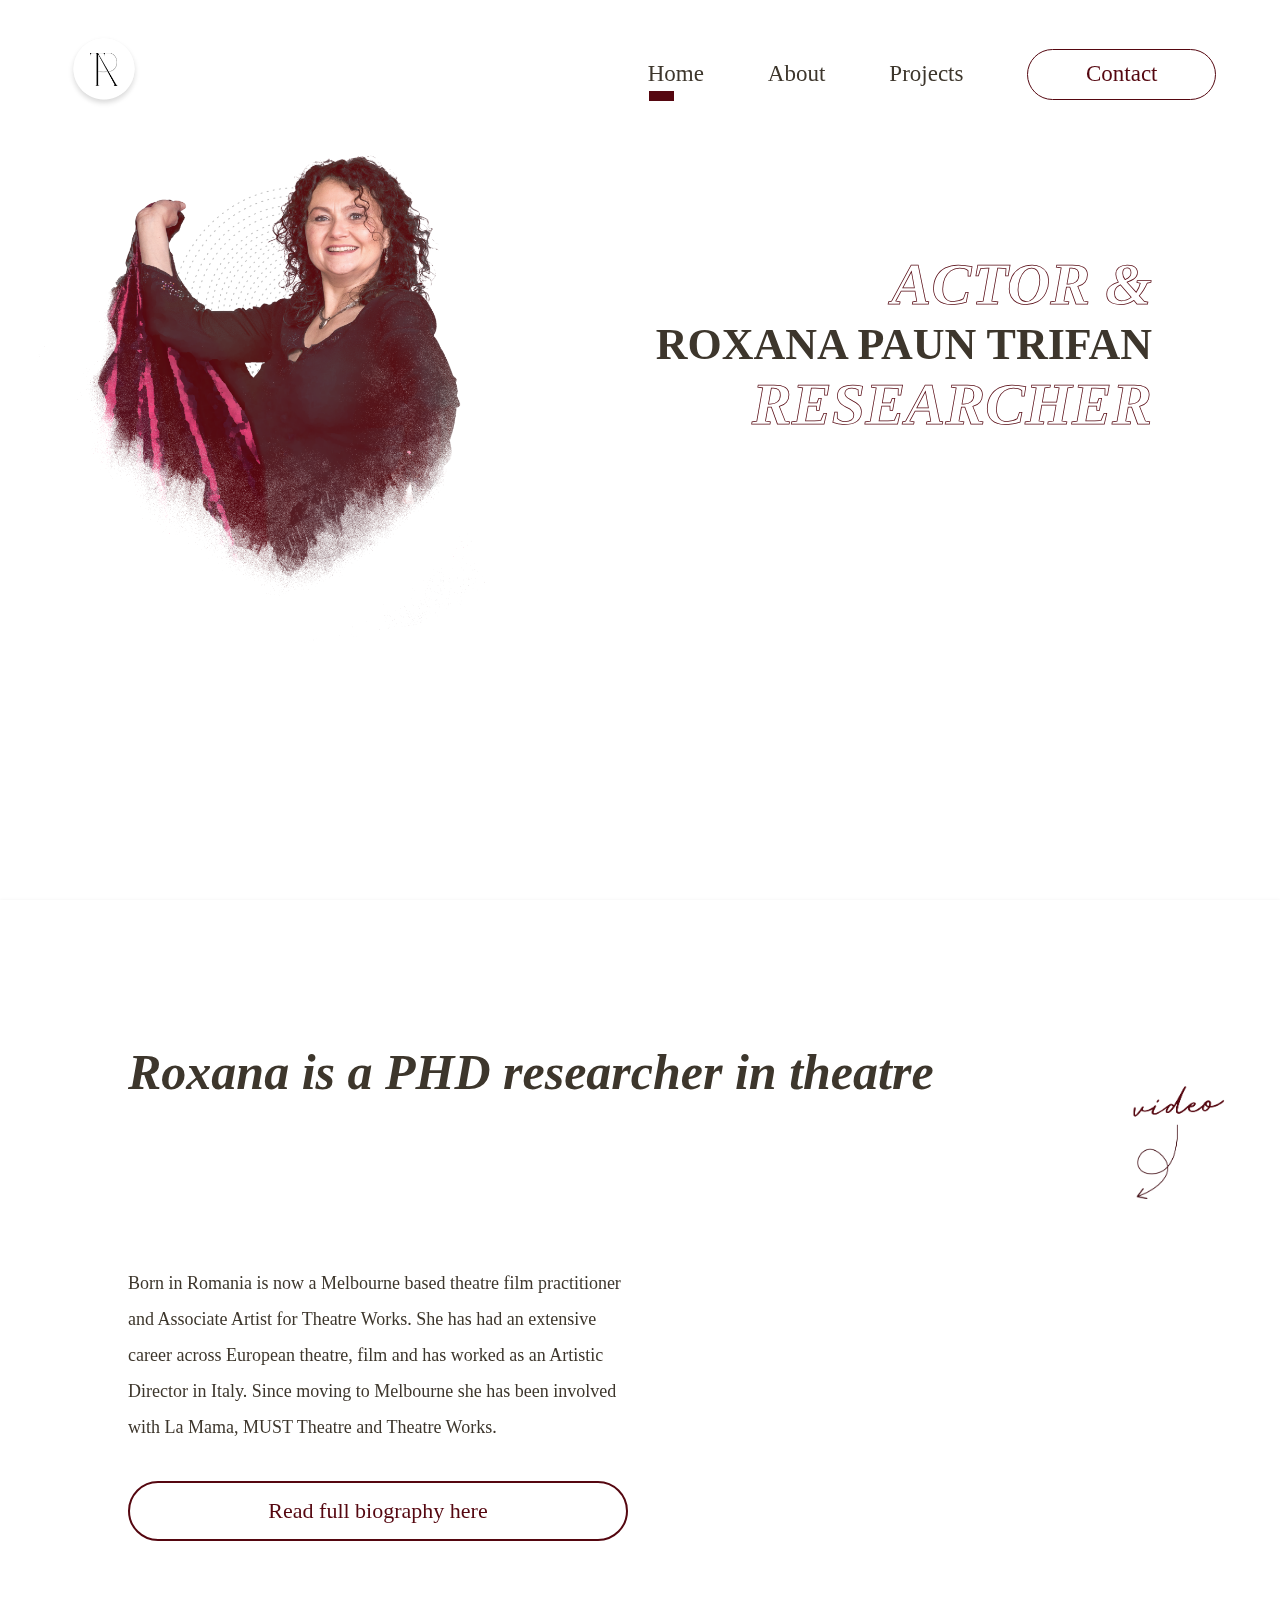
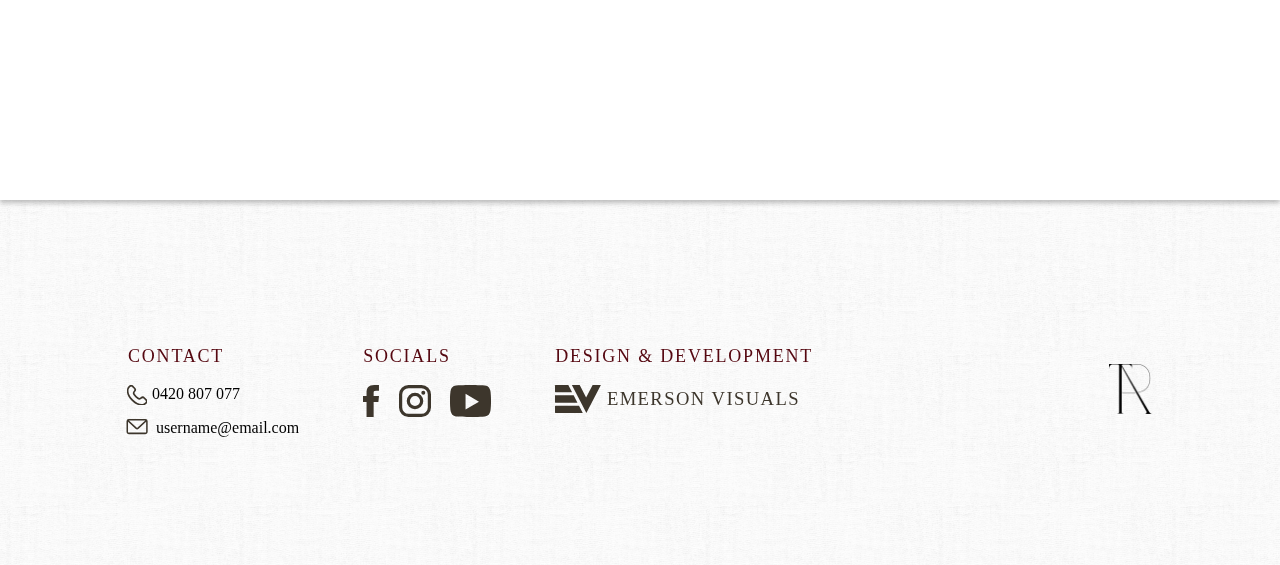
==== index.html @ 5c9918d5 "replaced yt video instead of MP4" ====
<!DOCTYPE html>
<html lang="en">
<head>
    <meta charset="UTF-8">
    <meta http-equiv="X-UA-Compatible" content="IE=edge">
    <meta name="viewport" content="width=device-width, initial-scale=1.0">
    <title>Roxana Paun Trifan</title>
    <link rel="stylesheet" href="/styles/index.css">
    <link rel="preconnect" href="https://fonts.googleapis.com">
    <link rel="preconnect" href="https://fonts.gstatic.com" crossorigin>
    <link href="https://fonts.googleapis.com/css2?family=Playfair+Display:ital,wght@0,400;0,800;1,500&display=swap" rel="stylesheet">
</head>
<body>
    <main>
        <nav>
            <div class="logo">
                <a href="index.html"><img src="/Images/mobileLogo.png" alt="logo"></a>
            </div>
            <div class="links">
                <ul>
                    <li><a class="homeContainer" href="index.html">Home</a></li>
                    <li><a class="aboutContainer" href="about.html">About</a></li>
                    <li><a class="projectsContainer" href="projects.html">Projects</a>
                </ul>
                <a href="index.html"><button class ='contact'>Contact</button></a>
            </div>
            <div class="hamburger">
                <div class="hamgburgerItem"></div>
            </div>
        </nav>
        <div class="contents">
            <div class="heading">
                <div class="actor">
                    <h1>actor <span>&</span></h1>
                </div>
                <div class="name"> 
                    <h1>roxana paun trifan</h1>
                </div>
                <div class="researcher">
                    <h1>researcher</h1>
                </div>
            </div>
            <div class="profile">
                <img src="/Images/mobileProfile.png" alt="profile">
            </div>
        </div>
    </main>

    <section>
        <div class="paragraph">
            <div class="sectionTitle">
                <h1>Roxana is a PHD researcher in theatre</h1>
            </div>
        </div>
        <div class="sectionContent">
            <div class="firstBox">
                <div class="sectionInformation">
                    <p> Born in Romania is now a Melbourne based theatre film practitioner and 
                        Associate Artist for Theatre Works. She has had an extensive career across 
                        European theatre, film and has worked as an Artistic Director in Italy. 
                        Since moving to Melbourne she has been involved with La Mama, MUST Theatre 
                        and Theatre Works.
                    </p>
                </div>
                <div class="biographyButtonDiv">
                    <button class="biographyButton">Read full biography here</button>
                </div>
            </div>
            <div class="video">
                <iframe width="560" height="315" src="https://www.youtube.com/embed/tq4WFoeso_Y" title="YouTube video player" frameborder="0" allow="accelerometer; autoplay; clipboard-write; encrypted-media; gyroscope; picture-in-picture" allowfullscreen></iframe>
                <div class="desktopScribble">
                    <img src="/Images/desktopHomeScribble.png" alt="scribble">
                </div>
            </div>
        </div>
    </section>

    <footer>
        <div class="footerDetails">
            <div class="contact">
                <h1>contact</h1>
                <p class="mobile">0420 807 077</p>
                <p class="email">username@email.com</p>
            </div>
            <div class="socials">
                <h1>socials</h1>
                <div class="icons">
                    <div class="facebookIcon"><a href="index.html"><img src="/Images/mobileFooterFacebook.svg" alt="facebook"></a></div>
                    <div class="instagramIcon"><a href="index.html"><img src="/Images/mobileFooterInstagram.svg" alt="instagram"></a></div>
                    <div class="youtubeIcon"><a href="index.html"><img src="/Images/mobileFooterYoutube.svg" alt="youtube"></a></div>
                </div>
            </div>
            <div class="designAndDevelopment">
                <h1>design & development</h1> 
                <div class="businessLogo"><a href="https://linktr.ee/emersonvisuals"> <img src="/Images/desktopFooterEmersonVisuals.svg" alt="Emerson Visuals"></a></div>
            </div>
        </div>
        <div class="footerLogo">
            <a href="index.html"><img src="/Images/desktopFooterLogo.png" alt="logo"></a>
        </div>
    </footer>
</body>
<script src="/javascript/index.js"></script>
</html>
---- styles/index.css ----
* {
  font-family: "Vollkorn", serif;
  font-weight: 400;
  padding: 0;
  margin: 0;
  -webkit-box-sizing: border-box;
          box-sizing: border-box;
}

main {
  height: auto;
  width: 100%;
  background-image: url(/Images/mobileBackground.png);
  background-repeat: no-repeat;
  background-size: cover;
  padding: 30px 25px 30px 25px;
}

main nav {
  display: -webkit-box;
  display: -ms-flexbox;
  display: flex;
  -webkit-box-pack: justify;
      -ms-flex-pack: justify;
          justify-content: space-between;
  -webkit-box-align: center;
      -ms-flex-align: center;
          align-items: center;
  -webkit-box-orient: horizontal;
  -webkit-box-direction: normal;
      -ms-flex-direction: row;
          flex-direction: row;
}

main nav .logo img {
  width: 70px;
  height: auto;
}

main nav .hamburger {
  -webkit-transition: 0.5s all;
  transition: 0.5s all;
  cursor: pointer;
}

main nav .hamburger .hamgburgerItem {
  content: '';
  width: 22.72px;
  height: 3px;
  background-color: #550710;
  -webkit-transition: 0.5s all;
  transition: 0.5s all;
}

main nav .hamburger .hamgburgerItem::before {
  content: '';
  width: 22.72px;
  height: 3px;
  background-color: #550710;
  margin: -0.5em 0 0 0;
  position: absolute;
  -webkit-transition: 0.5s all;
  transition: 0.5s all;
}

main nav .hamburger .hamgburgerItem::after {
  content: '';
  width: 22.72px;
  height: 3px;
  background-color: #550710;
  margin: 0.5em 0 0 0;
  position: absolute;
  -webkit-transition: 0.5s all;
  transition: 0.5s all;
}

main nav .hamburger.active {
  z-index: 3;
  -webkit-transition: 0.5s all;
  transition: 0.5s all;
}

main nav .hamburger.active .hamgburgerItem {
  background-color: #550710;
  -webkit-transition: 0.5s all;
  transition: 0.5s all;
}

main nav .hamburger.active .hamgburgerItem::before {
  background-color: #FFFFFF;
  -webkit-transform: rotate(45deg);
          transform: rotate(45deg);
  margin: 0;
  -webkit-transition: 0.5s all;
  transition: 0.5s all;
}

main nav .hamburger.active .hamgburgerItem::after {
  background-color: #FFFFFF;
  -webkit-transform: rotate(-45deg);
          transform: rotate(-45deg);
  margin: 0;
  -webkit-transition: 0.5s all;
  transition: 0.5s all;
}

main nav .links {
  position: absolute;
  width: 100%;
  height: 200%;
  background-color: #550710;
  top: 0;
  left: 0;
  padding: 4em 0 0 2em;
  overflow-y: hidden;
  overflow-x: hidden;
  opacity: 0;
  -webkit-transition: 0.25s all;
  transition: 0.25s all;
}

main nav .links ul {
  list-style: none;
  text-decoration: none;
}

main nav .links ul li {
  padding: 2em 0;
  text-decoration: none;
}

main nav .links ul li a {
  text-decoration: none;
  color: #FFFFFF;
  font-size: 26px;
  font-family: "Vollkorn", serif;
}

main nav .links .homeContainer::after {
  content: '';
  position: absolute;
  width: 25px;
  height: 2px;
  background-color: #550710;
  -webkit-transform: translateX(-55px) translateY(30px);
          transform: translateX(-55px) translateY(30px);
  opacity: 0;
  -webkit-transition: 0.25s all;
  transition: 0.25s all;
}

main nav .links .aboutContainer::after {
  content: '';
  position: absolute;
  width: 25px;
  height: 2px;
  background-color: #550710;
  -webkit-transform: translateX(-58px) translateY(30px);
          transform: translateX(-58px) translateY(30px);
  opacity: 0;
  -webkit-transition: 0.25s all;
  transition: 0.25s all;
}

main nav .links .projectsContainer::after {
  content: '';
  position: absolute;
  width: 25px;
  height: 2px;
  background-color: #550710;
  -webkit-transform: translateX(-75px) translateY(30px);
          transform: translateX(-75px) translateY(30px);
  opacity: 0;
  -webkit-transition: 0.25s all;
  transition: 0.25s all;
}

main nav .links .contact {
  background-color: transparent;
  border: none;
  color: #FFFFFF;
  font-size: 26px;
  font-family: "Vollkorn", serif;
  padding: 1em 0;
}

main nav .links.active {
  opacity: 1;
  -webkit-transition: 0.25s all;
  transition: 0.25s all;
  z-index: 2;
}

main .heading {
  padding: 10% 0 0 0;
  z-index: 1;
}

main .heading .actor h1 {
  text-transform: uppercase;
  font-style: italic;
  font-weight: 700;
  font-size: 300%;
  -webkit-text-fill-color: #5507101c;
  -webkit-text-stroke: 0.75px #550710;
  text-align: end;
}

main .heading .actor span {
  font-weight: 700;
  -webkit-text-fill-color: transparent;
}

main .heading .name h1 {
  color: #3D362C;
  text-transform: uppercase;
  font-weight: 800;
  text-align: end;
  font-size: 180%;
}

main .heading .researcher h1 {
  text-transform: uppercase;
  font-style: italic;
  font-weight: 700;
  font-size: 300%;
  -webkit-text-fill-color: #5507101c;
  -webkit-text-stroke: 0.75px #550710;
  text-align: end;
}

main .profile {
  display: -webkit-box;
  display: -ms-flexbox;
  display: flex;
  -webkit-box-align: center;
      -ms-flex-align: center;
          align-items: center;
  -webkit-box-pack: center;
      -ms-flex-pack: center;
          justify-content: center;
}

main .profile img {
  width: 100%;
  height: auto;
  margin: 2em 0 0 0;
  -webkit-animation: profileAnimation 1s;
          animation: profileAnimation 1s;
}

@-webkit-keyframes profileAnimation {
  0% {
    opacity: 0;
  }
  100% {
    opacity: 1;
  }
}

@keyframes profileAnimation {
  0% {
    opacity: 0;
  }
  100% {
    opacity: 1;
  }
}

section {
  height: auto;
  width: 100%;
  padding: 30px 25px 30px 25px;
  -webkit-box-shadow: 0px 3px 5px 0px rgba(0, 0, 0, 0.15);
  box-shadow: 0px 3px 5px 0px rgba(0, 0, 0, 0.25);
}

section .paragraph .sectionTitle {
  padding: 3em 0;
}

section .paragraph .sectionTitle h1 {
  font-family: "Vollkorn", serif;
  font-size: 26px;
  font-style: italic;
  font-weight: 700;
  color: #3D362C;
}

section .sectionContent .sectionInformation {
  font-size: 15px;
  line-height: 2em;
  padding: 0 0 3em 0;
}

section .sectionContent .sectionInformation p {
  color: #3D362C;
}

section .sectionContent .biographyButtonDiv {
  display: -webkit-box;
  display: -ms-flexbox;
  display: flex;
  -webkit-box-align: center;
      -ms-flex-align: center;
          align-items: center;
  -webkit-box-pack: center;
      -ms-flex-pack: center;
          justify-content: center;
  padding: 0 0 3em 0;
}

section .sectionContent .biographyButtonDiv .biographyButton {
  width: 100%;
  height: 50px;
  border-radius: 2em;
  border: none;
  color: #FFFFFF;
  background-color: #550710;
  font-size: 18px;
}

section .sectionContent .video {
  position: relative;
  width: 100%;
  padding-bottom: 56.25%;
  height: 0;
}

section .sectionContent .video iframe {
  position: absolute;
  top: 0;
  left: 0;
  width: 100%;
  height: 100%;
}

section .sectionContent .desktopScribble {
  display: none;
}

section .sectionContent .desktopScribble img {
  display: none;
}

footer {
  display: -webkit-box;
  display: -ms-flexbox;
  display: flex;
  -webkit-box-align: center;
      -ms-flex-align: center;
          align-items: center;
  -webkit-box-pack: center;
      -ms-flex-pack: center;
          justify-content: center;
  -webkit-box-orient: vertical;
  -webkit-box-direction: normal;
      -ms-flex-direction: column;
          flex-direction: column;
  background-image: url(/Images/mobileFooterBackground.png);
  background-size: cover;
  padding: 20px 25px;
}

footer .contact {
  display: -webkit-box;
  display: -ms-flexbox;
  display: flex;
  -webkit-box-align: center;
      -ms-flex-align: center;
          align-items: center;
  -webkit-box-pack: center;
      -ms-flex-pack: center;
          justify-content: center;
  -webkit-box-orient: vertical;
  -webkit-box-direction: normal;
      -ms-flex-direction: column;
          flex-direction: column;
  padding: 5em 0 0 0;
}

footer .contact h1 {
  color: #550710;
  text-transform: uppercase;
  font-size: 18px;
  padding: 0 0 1em 0;
  letter-spacing: 0.1em;
}

footer .contact .mobile {
  padding: 0 0 0.75em 1em;
}

footer .contact .mobile::before {
  content: '';
  position: absolute;
  width: 30px;
  height: 30px;
  background-repeat: no-repeat;
  -webkit-transform: translateX(-25px);
          transform: translateX(-25px);
  background-image: url(/Images/desktopFooterMobile.svg);
}

footer .contact .email {
  padding: 0 0 0.75em 1em;
}

footer .contact .email::before {
  content: '';
  position: absolute;
  width: 30px;
  height: 30px;
  background-repeat: no-repeat;
  -webkit-transform: translateX(-30px);
          transform: translateX(-30px);
  background-image: url(/Images/desktopFooterEmail.svg);
}

footer .socials {
  display: -webkit-box;
  display: -ms-flexbox;
  display: flex;
  -webkit-box-align: center;
      -ms-flex-align: center;
          align-items: center;
  -webkit-box-pack: center;
      -ms-flex-pack: center;
          justify-content: center;
  -webkit-box-orient: vertical;
  -webkit-box-direction: normal;
      -ms-flex-direction: column;
          flex-direction: column;
  padding: 3em 0 0 0;
  width: 100%;
}

footer .socials h1 {
  color: #550710;
  text-transform: uppercase;
  font-size: 18px;
  padding: 0 0 1em 0;
  letter-spacing: 0.1em;
}

footer .socials .icons {
  display: -webkit-box;
  display: -ms-flexbox;
  display: flex;
  -webkit-box-align: center;
      -ms-flex-align: center;
          align-items: center;
  -webkit-box-pack: justify;
      -ms-flex-pack: justify;
          justify-content: space-between;
  width: 8em;
}

footer .socials .icons .facebookIcon::after {
  content: '';
  background-color: #550710;
  position: absolute;
  width: 25px;
  height: 2px;
  -webkit-transform: translateY(40px) translateX(-18px);
          transform: translateY(40px) translateX(-18px);
  -webkit-transition: 0.25s all;
  transition: 0.25s all;
  opacity: 0;
}

footer .socials .icons .instagramIcon::after {
  content: '';
  background-color: #550710;
  position: absolute;
  width: 25px;
  height: 2px;
  -webkit-transform: translateY(40px) translateX(-32px);
          transform: translateY(40px) translateX(-32px);
  -webkit-transition: 0.25s all;
  transition: 0.25s all;
  opacity: 0;
}

footer .socials .icons .youtubeIcon::after {
  content: '';
  background-color: #550710;
  position: absolute;
  width: 25px;
  height: 2px;
  -webkit-transform: translateY(40px) translateX(-42px);
          transform: translateY(40px) translateX(-42px);
  -webkit-transition: 0.25s all;
  transition: 0.25s all;
  opacity: 0;
}

footer .socials .icons img {
  width: auto;
  height: 2em;
}

footer .designAndDevelopment {
  display: -webkit-box;
  display: -ms-flexbox;
  display: flex;
  -webkit-box-align: center;
      -ms-flex-align: center;
          align-items: center;
  -webkit-box-pack: center;
      -ms-flex-pack: center;
          justify-content: center;
  -webkit-box-orient: vertical;
  -webkit-box-direction: normal;
      -ms-flex-direction: column;
          flex-direction: column;
  padding: 3em 0 4em 0;
  width: 100%;
  overflow: visible;
}

footer .designAndDevelopment h1 {
  color: #550710;
  text-transform: uppercase;
  font-size: 18px;
  padding: 0 0 1em 0;
  letter-spacing: 0.1em;
}

footer .designAndDevelopment img {
  width: 100%;
  height: 1.8em;
  overflow: visible;
  margin: 0 0 0 0;
}

footer .designAndDevelopment a {
  overflow: visible;
  width: 100%;
}

footer .designAndDevelopment .businessLogo::after {
  content: '';
  background-color: #550710;
  position: absolute;
  width: 25px;
  height: 2px;
  -webkit-transform: translateY(6px) translateX(15px);
          transform: translateY(6px) translateX(15px);
  opacity: 0;
  -webkit-transition: 0.25s all;
  transition: 0.25s all;
}

footer .footerLogo {
  display: none;
  display: -webkit-box;
  display: -ms-flexbox;
  display: flex;
  -webkit-box-align: end;
      -ms-flex-align: end;
          align-items: flex-end;
  -webkit-box-pack: end;
      -ms-flex-pack: end;
          justify-content: flex-end;
}

footer .footerLogo img {
  display: none;
  width: auto;
  height: 50px;
  margin: 1em 0 0 0;
}

@media only screen and (min-width: 550px) and (max-width: 1024px) {
  main {
    height: auto;
    padding: 45px 50px 45px 50px;
  }
  main .heading {
    padding: 5% 0 0 0;
    z-index: 1;
  }
  main .heading .actor h1 {
    text-transform: uppercase;
    font-style: italic;
    font-weight: 700;
    font-size: 500%;
    -webkit-text-fill-color: #5507101c;
    -webkit-text-stroke: 0.75px #550710;
    text-align: end;
  }
  main .heading .actor span {
    font-weight: 700;
    -webkit-text-fill-color: transparent;
  }
  main .heading .name h1 {
    color: #3D362C;
    text-transform: uppercase;
    font-weight: 800;
    text-align: end;
    font-size: 325%;
  }
  main .heading .researcher h1 {
    text-transform: uppercase;
    font-style: italic;
    font-weight: 700;
    font-size: 500%;
    -webkit-text-fill-color: #5507101c;
    -webkit-text-stroke: 0.75px #550710;
    text-align: end;
  }
  main .contents {
    display: -webkit-box;
    display: -ms-flexbox;
    display: flex;
    -webkit-box-align: end;
        -ms-flex-align: end;
            align-items: flex-end;
    -webkit-box-pack: center;
        -ms-flex-pack: center;
            justify-content: center;
    -webkit-box-orient: vertical;
    -webkit-box-direction: normal;
        -ms-flex-direction: column;
            flex-direction: column;
    margin: 0 0 0 0;
  }
  main .contents .heading {
    height: auto;
    z-index: 1;
  }
  main .contents .heading .actor {
    font-size: 0.75rem;
  }
  main .contents .heading .name {
    font-size: 0.75rem;
  }
  main .contents .heading .researcher {
    font-size: 0.75rem;
  }
  main .contents .profile img {
    width: 75%;
    height: auto;
    margin: 2em 0 0 0;
    -webkit-animation: profileAnimation 1s;
            animation: profileAnimation 1s;
  }
  @-webkit-keyframes profileAnimation {
    0% {
      opacity: 0;
    }
    100% {
      opacity: 1;
    }
  }
  @keyframes profileAnimation {
    0% {
      opacity: 0;
    }
    100% {
      opacity: 1;
    }
  }
  section {
    height: auto;
    width: initial;
    padding: 45px 50px 45px 50px;
    -webkit-box-shadow: 0px 3px 5px 0px rgba(0, 0, 0, 0.15);
    box-shadow: 0px 3px 5px 0px rgba(0, 0, 0, 0.25);
    display: -webkit-box;
    display: -ms-flexbox;
    display: flex;
    -webkit-box-orient: vertical;
    -webkit-box-direction: normal;
        -ms-flex-direction: column;
            flex-direction: column;
    -webkit-box-pack: center;
        -ms-flex-pack: center;
            justify-content: center;
    background-color: #FFFFFF;
  }
  section .paragraph .sectionTitle {
    padding: 3em 0;
  }
  section .paragraph .sectionTitle h1 {
    font-family: "Vollkorn", serif;
    font-size: 32px;
    font-style: italic;
    font-weight: 700;
    color: #3D362C;
  }
  section .sectionContent {
    display: -webkit-box;
    display: -ms-flexbox;
    display: flex;
    -webkit-box-align: center;
        -ms-flex-align: center;
            align-items: center;
    -webkit-box-pack: center;
        -ms-flex-pack: center;
            justify-content: center;
    -webkit-box-orient: vertical;
    -webkit-box-direction: normal;
        -ms-flex-direction: column;
            flex-direction: column;
  }
  section .sectionContent .firstBox .sectionInformation {
    font-size: 20px;
    line-height: 2em;
    padding: 0 0 3em 0;
  }
  section .sectionContent .firstBox .sectionInformation p {
    color: #3D362C;
  }
  section .sectionContent .firstBox .biographyButtonDiv {
    display: -webkit-box;
    display: -ms-flexbox;
    display: flex;
    -webkit-box-align: center;
        -ms-flex-align: center;
            align-items: center;
    -webkit-box-pack: center;
        -ms-flex-pack: center;
            justify-content: center;
    padding: 0 0 3em 0;
  }
  section .sectionContent .firstBox .biographyButtonDiv .biographyButton {
    width: 100%;
    height: 60px;
    border-radius: 2em;
    border: none;
    color: #FFFFFF;
    background-color: #550710;
    font-size: 22px;
    cursor: pointer;
  }
  section .sectionContent .firstBox .video {
    position: relative;
    width: 100%;
    padding-bottom: 56.25%;
    height: 0;
  }
  section .sectionContent .firstBox .video iframe {
    position: absolute;
    top: 0;
    left: 0;
    width: 100%;
    height: 100%;
  }
}

@media only screen and (min-width: 1025px) and (max-width: 1299px) {
  * {
    font-family: "Vollkorn", serif;
    font-weight: 400;
    padding: 0;
    margin: 0;
    -webkit-box-sizing: border-box;
            box-sizing: border-box;
  }
  main {
    height: 100vh;
    width: 100%;
    background-image: url(/Images/desktopBackground.png);
    background-repeat: no-repeat;
    background-size: cover;
    position: relative;
    padding: 0;
  }
  main nav {
    display: -webkit-box;
    display: -ms-flexbox;
    display: flex;
    -webkit-box-pack: justify;
        -ms-flex-pack: justify;
            justify-content: space-between;
    -webkit-box-align: center;
        -ms-flex-align: center;
            align-items: center;
    -webkit-box-orient: horizontal;
    -webkit-box-direction: normal;
        -ms-flex-direction: row;
            flex-direction: row;
    padding: 2em 5%;
  }
  main nav .logo img {
    width: 80px;
    height: auto;
  }
  main nav .hamburger {
    display: none;
  }
  main nav .links {
    position: initial;
    width: initial;
    height: initial;
    background-color: transparent;
    top: 0;
    left: 0;
    padding: 0;
    margin: 0;
    opacity: 1;
    -webkit-transition: 0.25s all;
    transition: 0.25s all;
    display: -webkit-box;
    display: -ms-flexbox;
    display: flex;
    -webkit-box-orient: horizontal;
    -webkit-box-direction: normal;
        -ms-flex-direction: row;
            flex-direction: row;
    -webkit-box-align: center;
        -ms-flex-align: center;
            align-items: center;
    -webkit-box-pack: center;
        -ms-flex-pack: center;
            justify-content: center;
  }
  main nav .links ul {
    list-style: none;
    text-decoration: none;
    display: -webkit-box;
    display: -ms-flexbox;
    display: flex;
    -webkit-box-align: center;
        -ms-flex-align: center;
            align-items: center;
    -webkit-box-pack: center;
        -ms-flex-pack: center;
            justify-content: center;
    margin: 0 2em 0 0;
  }
  main nav .links ul li {
    padding: 0 2em;
    text-decoration: none;
  }
  main nav .links ul li a {
    text-decoration: none;
    color: #3D362C;
    font-size: 23px;
    font-family: "Vollkorn", serif;
  }
  main nav .links ul li .homeContainer::after {
    opacity: 1;
    height: 10px;
    -webkit-transition: 0.25s all;
    transition: 0.25s all;
  }
  main nav .links ul li .aboutContainer:hover::after {
    opacity: 1;
    height: 10px;
    -webkit-transition: 0.25s all;
    transition: 0.25s all;
  }
  main nav .links ul li .projectsContainer:hover::after {
    opacity: 1;
    height: 10px;
    -webkit-transition: 0.25s all;
    transition: 0.25s all;
  }
  main nav .links .contact {
    background-color: transparent;
    border: solid 1px #550710;
    color: #550710;
    font-size: 23px;
    font-family: "Vollkorn", serif;
    padding: 0.5em 2.5em;
    border-radius: 2em;
    cursor: pointer;
    -webkit-transition: 0.25s all;
    transition: 0.25s all;
  }
  main nav .contact:hover {
    -webkit-transition: 0.25s all;
    transition: 0.25s all;
    background-color: #550710;
    color: #FFFFFF;
  }
  main nav .links.active {
    opacity: 1;
    -webkit-transition: 0.25s all;
    transition: 0.25s all;
    z-index: 2;
  }
  main .contents {
    display: -webkit-box;
    display: -ms-flexbox;
    display: flex;
    -webkit-box-orient: horizontal;
    -webkit-box-direction: reverse;
        -ms-flex-direction: row-reverse;
            flex-direction: row-reverse;
    padding: 0 10%;
  }
  main .contents .heading {
    width: 100%;
  }
  main .contents .heading .actor h1 {
    text-transform: uppercase;
    font-style: italic;
    font-weight: 700;
    font-size: 3.75rem;
    -webkit-text-fill-color: transparent;
    -webkit-text-stroke: 0.75px #550710;
    text-align: end;
    cursor: default;
  }
  main .contents .heading .actor h1:hover {
    -webkit-transition: 0.2s all;
    transition: 0.2s all;
    -webkit-text-fill-color: #5507101c;
  }
  main .contents .heading .actor span {
    font-size: 3.75rem;
    -webkit-text-fill-color: transparent;
    cursor: default;
  }
  main .contents .heading .name h1 {
    color: #3D362C;
    text-transform: uppercase;
    font-weight: 800;
    text-align: end;
    font-size: 2.75rem;
    cursor: default;
  }
  main .contents .heading .researcher h1 {
    text-transform: uppercase;
    font-style: italic;
    font-weight: 700;
    font-size: 3.75rem;
    -webkit-text-fill-color: transparent;
    -webkit-text-stroke: 0.75px #550710;
    text-align: end;
    cursor: default;
  }
  main .contents .heading .researcher h1:hover {
    -webkit-transition: 0.2s all;
    transition: 0.2s all;
    -webkit-text-fill-color: #5507101c;
  }
  main .contents .profile {
    display: initial;
    position: absolute;
    left: 2%;
    -webkit-box-align: center;
        -ms-flex-align: center;
            align-items: center;
    -webkit-box-pack: center;
        -ms-flex-pack: center;
            justify-content: center;
    top: 150px;
  }
  main .contents .profile img {
    width: 40%;
    height: auto;
    margin: 0;
    mix-blend-mode: multiply;
    -webkit-animation: profileAnimation 1s;
            animation: profileAnimation 1s;
  }
  @-webkit-keyframes profileAnimation {
    0% {
      opacity: 0;
    }
    100% {
      opacity: 100%;
    }
  }
  @keyframes profileAnimation {
    0% {
      opacity: 0;
    }
    100% {
      opacity: 100%;
    }
  }
  section {
    height: 100vh;
    width: 100%;
    -webkit-box-shadow: 0px 3px 5px 0px rgba(0, 0, 0, 0.15);
    box-shadow: 0px 3px 5px 0px rgba(0, 0, 0, 0.25);
    padding: 0 10%;
    display: -webkit-box;
    display: -ms-flexbox;
    display: flex;
    -webkit-box-orient: vertical;
    -webkit-box-direction: normal;
        -ms-flex-direction: column;
            flex-direction: column;
    -webkit-box-pack: center;
        -ms-flex-pack: center;
            justify-content: center;
    position: relative;
  }
  section .paragraph .sectionTitle h1 {
    font-family: "Vollkorn", serif;
    font-size: 50px;
    font-style: italic;
    font-weight: 700;
    color: #3D362C;
    -webkit-transform: translateY(10px);
            transform: translateY(10px);
  }
  section .sectionContent {
    display: -webkit-box;
    display: -ms-flexbox;
    display: flex;
    -webkit-box-orient: horizontal;
    -webkit-box-direction: normal;
        -ms-flex-direction: row;
            flex-direction: row;
    -webkit-box-align: center;
        -ms-flex-align: center;
            align-items: center;
    -webkit-box-pack: center;
        -ms-flex-pack: center;
            justify-content: center;
  }
  section .sectionContent .firstBox {
    width: 100%;
    padding: 0 1em 0 0;
  }
  section .sectionContent .firstBox .sectionInformation {
    font-size: 18px;
    line-height: 2em;
    padding: 0 0 2em 0;
  }
  section .sectionContent .firstBox .sectionInformation p {
    color: #3D362C;
  }
  section .sectionContent .firstBox .biographyButtonDiv {
    display: -webkit-box;
    display: -ms-flexbox;
    display: flex;
    -webkit-box-align: center;
        -ms-flex-align: center;
            align-items: center;
    -webkit-box-pack: center;
        -ms-flex-pack: center;
            justify-content: center;
    padding: 0 0 3em 0;
  }
  section .sectionContent .firstBox .biographyButtonDiv .biographyButton {
    width: 100%;
    height: 60px;
    border-radius: 2em;
    border: solid 2px;
    color: #550710;
    background-color: transparent;
    font-size: 22px;
    cursor: pointer;
    -webkit-transition: 0.25s all;
    transition: 0.25s all;
  }
  section .sectionContent .firstBox .biographyButtonDiv .biographyButton:hover {
    width: 100%;
    height: 60px;
    border-radius: 2em;
    border: none;
    color: #FFFFFF;
    background-color: #550710;
    font-size: 22px;
    cursor: pointer;
    -webkit-transition: 0.25s all;
    transition: 0.25s all;
  }
  section .sectionContent .video {
    position: relative;
    width: 100%;
    padding-bottom: 56.25%;
    height: 0;
  }
  section .sectionContent .video iframe {
    position: absolute;
    top: 20%;
    left: 0;
    width: 100%;
    height: 50%;
  }
  section .sectionContent .desktopScribble {
    display: initial;
  }
  section .sectionContent .desktopScribble img {
    height: auto;
    width: 100px;
    position: absolute;
    top: -15%;
    right: -15%;
    display: initial;
  }
  footer {
    display: -webkit-box;
    display: -ms-flexbox;
    display: flex;
    -webkit-box-align: center;
        -ms-flex-align: center;
            align-items: center;
    -webkit-box-pack: justify;
        -ms-flex-pack: justify;
            justify-content: space-between;
    -webkit-box-orient: horizontal;
    -webkit-box-direction: normal;
        -ms-flex-direction: row;
            flex-direction: row;
    background-image: url(/Images/desktopFooterBackground.png);
    background-size: contain;
    padding: 8em 10%;
  }
  footer .footerDetails {
    display: -webkit-box;
    display: -ms-flexbox;
    display: flex;
    -webkit-box-align: start;
        -ms-flex-align: start;
            align-items: flex-start;
    -webkit-box-pack: start;
        -ms-flex-pack: start;
            justify-content: flex-start;
    -webkit-box-orient: horizontal;
    -webkit-box-direction: normal;
        -ms-flex-direction: row;
            flex-direction: row;
  }
  footer .footerDetails .contact {
    display: -webkit-box;
    display: -ms-flexbox;
    display: flex;
    -webkit-box-align: start;
        -ms-flex-align: start;
            align-items: flex-start;
    -webkit-box-pack: start;
        -ms-flex-pack: start;
            justify-content: flex-start;
    -webkit-box-orient: vertical;
    -webkit-box-direction: normal;
        -ms-flex-direction: column;
            flex-direction: column;
    padding: 0 4em 0 0;
    -webkit-transition: 0.25s all;
    transition: 0.25s all;
  }
  footer .footerDetails .contact h1 {
    color: #550710;
    text-transform: uppercase;
    font-size: 18px;
    padding: 1em 0;
    letter-spacing: 0.1em;
  }
  footer .footerDetails .contact .mobile {
    padding: 0 0 1em 1.5em;
  }
  footer .footerDetails .contact .mobile::before {
    content: '';
    position: absolute;
    width: 30px;
    height: 30px;
    background-repeat: no-repeat;
    -webkit-transform: translateX(-25px);
            transform: translateX(-25px);
    background-image: url(/Images/desktopFooterMobile.svg);
  }
  footer .footerDetails .contact .email {
    padding: 0 0 0 1.75em;
  }
  footer .footerDetails .socials {
    display: -webkit-box;
    display: -ms-flexbox;
    display: flex;
    -webkit-box-align: start;
        -ms-flex-align: start;
            align-items: flex-start;
    -webkit-box-pack: start;
        -ms-flex-pack: start;
            justify-content: flex-start;
    -webkit-box-orient: vertical;
    -webkit-box-direction: normal;
        -ms-flex-direction: column;
            flex-direction: column;
    padding: 0 4em 0 0;
    width: auto;
  }
  footer .footerDetails .socials h1 {
    color: #550710;
    text-transform: uppercase;
    font-size: 18px;
    padding: 1em 0;
    letter-spacing: 0.1em;
  }
  footer .footerDetails .socials .icons {
    display: -webkit-box;
    display: -ms-flexbox;
    display: flex;
    -webkit-box-align: center;
        -ms-flex-align: center;
            align-items: center;
    -webkit-box-pack: justify;
        -ms-flex-pack: justify;
            justify-content: space-between;
    width: 8em;
  }
  footer .footerDetails .socials .icons img {
    width: auto;
    height: 2em;
  }
  footer .footerDetails .socials .icons .facebookIcon:hover:after {
    height: 10px;
    opacity: 1;
    -webkit-transition: 0.25s all;
    transition: 0.25s all;
  }
  footer .footerDetails .socials .icons .instagramIcon:hover::after {
    height: 10px;
    opacity: 1;
    -webkit-transition: 0.25s all;
    transition: 0.25s all;
  }
  footer .footerDetails .socials .icons .youtubeIcon:hover:after {
    height: 10px;
    opacity: 1;
    -webkit-transition: 0.25s all;
    transition: 0.25s all;
  }
  footer .footerDetails .designAndDevelopment {
    display: -webkit-box;
    display: -ms-flexbox;
    display: flex;
    -webkit-box-align: start;
        -ms-flex-align: start;
            align-items: flex-start;
    -webkit-box-pack: start;
        -ms-flex-pack: start;
            justify-content: flex-start;
    -webkit-box-orient: vertical;
    -webkit-box-direction: normal;
        -ms-flex-direction: column;
            flex-direction: column;
    padding: 0 0 0 0;
    width: 100%;
    overflow: visible;
  }
  footer .footerDetails .designAndDevelopment h1 {
    color: #550710;
    text-transform: uppercase;
    font-size: 18px;
    padding: 1em 0;
    letter-spacing: 0.1em;
  }
  footer .footerDetails .designAndDevelopment .businessLogo {
    margin: 0 0 0 -1em;
  }
  footer .footerDetails .designAndDevelopment .businessLogo img {
    width: 100%;
    height: 1.75em;
    margin: 0;
    overflow: visible;
  }
  footer .footerDetails .designAndDevelopment .businessLogo a {
    overflow: visible;
    width: 100%;
    margin: 0 0.5em;
  }
  footer .footerDetails .businessLogo:hover:after {
    opacity: 1;
    height: 10px;
  }
  footer .footerLogo {
    display: -webkit-box;
    display: -ms-flexbox;
    display: flex;
    -webkit-box-align: end;
        -ms-flex-align: end;
            align-items: flex-end;
    display: initial;
    -webkit-box-pack: end;
        -ms-flex-pack: end;
            justify-content: flex-end;
  }
  footer .footerLogo img {
    width: auto;
    height: 50px;
    margin: 1em 0 0 0;
    display: initial;
  }
}

@media only screen and (min-width: 1300px) {
  * {
    font-family: "Vollkorn", serif;
    font-weight: 400;
    padding: 0;
    margin: 0;
    -webkit-box-sizing: border-box;
            box-sizing: border-box;
  }
  main {
    height: 100vh;
    width: 100%;
    background-image: url(/Images/desktopBackground.png);
    background-repeat: no-repeat;
    background-size: cover;
    position: relative;
    padding: 0;
  }
  main nav {
    display: -webkit-box;
    display: -ms-flexbox;
    display: flex;
    -webkit-box-pack: justify;
        -ms-flex-pack: justify;
            justify-content: space-between;
    -webkit-box-align: center;
        -ms-flex-align: center;
            align-items: center;
    -webkit-box-orient: horizontal;
    -webkit-box-direction: normal;
        -ms-flex-direction: row;
            flex-direction: row;
    padding: 2em 5%;
  }
  main nav .logo img {
    width: 80px;
    height: auto;
  }
  main nav .hamburger {
    display: none;
  }
  main nav .links {
    position: initial;
    width: initial;
    height: initial;
    background-color: transparent;
    top: 0;
    left: 0;
    padding: 0;
    margin: 0;
    opacity: 1;
    -webkit-transition: 0.25s all;
    transition: 0.25s all;
    display: -webkit-box;
    display: -ms-flexbox;
    display: flex;
    -webkit-box-orient: horizontal;
    -webkit-box-direction: normal;
        -ms-flex-direction: row;
            flex-direction: row;
    -webkit-box-align: center;
        -ms-flex-align: center;
            align-items: center;
    -webkit-box-pack: center;
        -ms-flex-pack: center;
            justify-content: center;
  }
  main nav .links ul {
    list-style: none;
    text-decoration: none;
    display: -webkit-box;
    display: -ms-flexbox;
    display: flex;
    -webkit-box-align: center;
        -ms-flex-align: center;
            align-items: center;
    -webkit-box-pack: center;
        -ms-flex-pack: center;
            justify-content: center;
    margin: 0 2em 0 0;
  }
  main nav .links ul li {
    padding: 0 2em;
    text-decoration: none;
  }
  main nav .links ul li a {
    text-decoration: none;
    color: #3D362C;
    font-size: 23px;
    font-family: "Vollkorn", serif;
  }
  main nav .links ul li .homeContainer::after {
    opacity: 1;
    height: 10px;
  }
  main nav .links ul li .aboutContainer:hover::after {
    opacity: 1;
    height: 10px;
    -webkit-transition: 0.25s all;
    transition: 0.25s all;
  }
  main nav .links ul li .projectsContainer:hover::after {
    opacity: 1;
    height: 10px;
    -webkit-transition: 0.25s all;
    transition: 0.25s all;
  }
  main nav .links .contact {
    background-color: transparent;
    border: solid 1px #550710;
    color: #550710;
    font-size: 23px;
    font-family: "Vollkorn", serif;
    padding: 0.5em 2.5em;
    border-radius: 2em;
    cursor: pointer;
    -webkit-transition: 0.25s all;
    transition: 0.25s all;
  }
  main nav .contact:hover {
    -webkit-transition: 0.25s all;
    transition: 0.25s all;
    background-color: #550710;
    color: #FFFFFF;
  }
  main nav .links.active {
    opacity: 1;
    -webkit-transition: 0.25s all;
    transition: 0.25s all;
    z-index: 2;
  }
  main .contents {
    display: -webkit-box;
    display: -ms-flexbox;
    display: flex;
    -webkit-box-orient: horizontal;
    -webkit-box-direction: reverse;
        -ms-flex-direction: row-reverse;
            flex-direction: row-reverse;
    padding: 0 10%;
  }
  main .contents .heading {
    width: 100%;
  }
  main .contents .heading .actor h1 {
    text-transform: uppercase;
    font-style: italic;
    font-weight: 700;
    font-size: 4.5rem;
    -webkit-text-fill-color: transparent;
    -webkit-text-stroke: 0.75px #550710;
    text-align: end;
    cursor: default;
  }
  main .contents .heading .actor h1:hover {
    -webkit-transition: 0.5s all;
    transition: 0.5s all;
    -webkit-text-fill-color: #5507101c;
  }
  main .contents .heading .actor span {
    font-size: 4.5rem;
    -webkit-text-fill-color: transparent;
    cursor: default;
  }
  main .contents .heading .name h1 {
    color: #3D362C;
    text-transform: uppercase;
    font-weight: 800;
    text-align: end;
    font-size: 3.5rem;
    cursor: default;
  }
  main .contents .heading .researcher h1 {
    text-transform: uppercase;
    font-style: italic;
    font-weight: 700;
    font-size: 4.5rem;
    -webkit-text-fill-color: transparent;
    -webkit-text-stroke: 0.75px #550710;
    text-align: end;
    cursor: default;
  }
  main .contents .heading .researcher h1:hover {
    -webkit-transition: 0.5s all;
    transition: 0.5s all;
    -webkit-text-fill-color: #5507101c;
  }
  main .contents .profile {
    display: initial;
    position: absolute;
    left: 5%;
    -webkit-box-align: center;
        -ms-flex-align: center;
            align-items: center;
    -webkit-box-pack: center;
        -ms-flex-pack: center;
            justify-content: center;
    top: 140px;
  }
  main .contents .profile img {
    width: 40%;
    height: auto;
    margin: 0;
    mix-blend-mode: multiply;
    -webkit-animation: profileAnimation 1s;
            animation: profileAnimation 1s;
  }
  @-webkit-keyframes profileAnimation {
    0% {
      opacity: 0%;
    }
    100% {
      opacity: 100%;
    }
  }
  @keyframes profileAnimation {
    0% {
      opacity: 0%;
    }
    100% {
      opacity: 100%;
    }
  }
  section {
    height: 100vh;
    width: 100%;
    -webkit-box-shadow: 0px 3px 5px 0px rgba(0, 0, 0, 0.15);
    box-shadow: 0px 3px 5px 0px rgba(0, 0, 0, 0.25);
    padding: 0 10%;
    display: -webkit-box;
    display: -ms-flexbox;
    display: flex;
    -webkit-box-orient: vertical;
    -webkit-box-direction: normal;
        -ms-flex-direction: column;
            flex-direction: column;
    -webkit-box-pack: center;
        -ms-flex-pack: center;
            justify-content: center;
    position: relative;
  }
  section .paragraph .sectionTitle h1 {
    font-family: "Vollkorn", serif;
    font-size: 50px;
    font-style: italic;
    font-weight: 700;
    color: #3D362C;
    -webkit-transform: translateY(100px);
            transform: translateY(100px);
  }
  section .sectionContent {
    display: -webkit-box;
    display: -ms-flexbox;
    display: flex;
    -webkit-box-orient: horizontal;
    -webkit-box-direction: normal;
        -ms-flex-direction: row;
            flex-direction: row;
    -webkit-box-align: center;
        -ms-flex-align: center;
            align-items: center;
    -webkit-box-pack: center;
        -ms-flex-pack: center;
            justify-content: center;
  }
  section .sectionContent .firstBox {
    width: 100%;
    padding: 0 2em 0 0;
  }
  section .sectionContent .firstBox .sectionInformation {
    font-size: 20px;
    line-height: 2em;
    padding: 0 0 2em 0;
  }
  section .sectionContent .firstBox .sectionInformation p {
    color: #3D362C;
  }
  section .sectionContent .firstBox .biographyButtonDiv {
    display: -webkit-box;
    display: -ms-flexbox;
    display: flex;
    -webkit-box-align: center;
        -ms-flex-align: center;
            align-items: center;
    -webkit-box-pack: center;
        -ms-flex-pack: center;
            justify-content: center;
    padding: 0 0 3em 0;
  }
  section .sectionContent .firstBox .biographyButtonDiv .biographyButton {
    width: 100%;
    height: 60px;
    border-radius: 2em;
    border: solid 2px;
    color: #550710;
    background-color: transparent;
    font-size: 22px;
    cursor: pointer;
    -webkit-transition: 0.25s all;
    transition: 0.25s all;
  }
  section .sectionContent .firstBox .biographyButtonDiv .biographyButton:hover {
    width: 100%;
    height: 60px;
    border-radius: 2em;
    border: none;
    color: #FFFFFF;
    background-color: #550710;
    font-size: 22px;
    cursor: pointer;
    -webkit-transition: 0.25s all;
    transition: 0.25s all;
  }
  section .sectionContent .video {
    position: relative;
    width: 100%;
    padding-bottom: 56.25%;
    height: 50%;
  }
  section .sectionContent .video iframe {
    position: absolute;
    top: 20%;
    left: 0;
    width: 100%;
    height: 50%;
  }
  section .sectionContent .desktopScribble {
    display: initial;
  }
  section .sectionContent .desktopScribble img {
    height: auto;
    width: 100px;
    position: absolute;
    top: -10%;
    right: -15%;
    display: initial;
  }
  footer {
    display: -webkit-box;
    display: -ms-flexbox;
    display: flex;
    -webkit-box-align: center;
        -ms-flex-align: center;
            align-items: center;
    -webkit-box-pack: justify;
        -ms-flex-pack: justify;
            justify-content: space-between;
    -webkit-box-orient: horizontal;
    -webkit-box-direction: normal;
        -ms-flex-direction: row;
            flex-direction: row;
    background-image: url(/Images/desktopFooterBackground.png);
    background-size: contain;
    padding: 8em 10%;
  }
  footer .footerDetails {
    display: -webkit-box;
    display: -ms-flexbox;
    display: flex;
    -webkit-box-align: start;
        -ms-flex-align: start;
            align-items: flex-start;
    -webkit-box-pack: start;
        -ms-flex-pack: start;
            justify-content: flex-start;
    -webkit-box-orient: horizontal;
    -webkit-box-direction: normal;
        -ms-flex-direction: row;
            flex-direction: row;
  }
  footer .footerDetails .contact {
    display: -webkit-box;
    display: -ms-flexbox;
    display: flex;
    -webkit-box-align: start;
        -ms-flex-align: start;
            align-items: flex-start;
    -webkit-box-pack: start;
        -ms-flex-pack: start;
            justify-content: flex-start;
    -webkit-box-orient: vertical;
    -webkit-box-direction: normal;
        -ms-flex-direction: column;
            flex-direction: column;
    padding: 0 4em 0 0;
  }
  footer .footerDetails .contact h1 {
    color: #550710;
    text-transform: uppercase;
    font-size: 18px;
    padding: 1em 0;
    letter-spacing: 0.1em;
  }
  footer .footerDetails .contact .mobile {
    padding: 0 0 1em 1.5em;
  }
  footer .footerDetails .contact .mobile::before {
    content: '';
    position: absolute;
    width: 30px;
    height: 30px;
    background-repeat: no-repeat;
    -webkit-transform: translateX(-25px);
            transform: translateX(-25px);
    background-image: url(/Images/desktopFooterMobile.svg);
  }
  footer .footerDetails .contact .email {
    padding: 0 0 0 1.75em;
  }
  footer .footerDetails .socials {
    display: -webkit-box;
    display: -ms-flexbox;
    display: flex;
    -webkit-box-align: start;
        -ms-flex-align: start;
            align-items: flex-start;
    -webkit-box-pack: start;
        -ms-flex-pack: start;
            justify-content: flex-start;
    -webkit-box-orient: vertical;
    -webkit-box-direction: normal;
        -ms-flex-direction: column;
            flex-direction: column;
    padding: 0 4em 0 0;
    width: auto;
  }
  footer .footerDetails .socials h1 {
    color: #550710;
    text-transform: uppercase;
    font-size: 18px;
    padding: 1em 0;
    letter-spacing: 0.1em;
  }
  footer .footerDetails .socials .icons {
    display: -webkit-box;
    display: -ms-flexbox;
    display: flex;
    -webkit-box-align: center;
        -ms-flex-align: center;
            align-items: center;
    -webkit-box-pack: justify;
        -ms-flex-pack: justify;
            justify-content: space-between;
    width: 8em;
  }
  footer .footerDetails .socials .icons img {
    width: auto;
    height: 2em;
  }
  footer .footerDetails .socials .icons .facebookIcon:hover:after {
    height: 10px;
    opacity: 1;
    -webkit-transition: 0.25s all;
    transition: 0.25s all;
  }
  footer .footerDetails .socials .icons .instagramIcon:hover::after {
    height: 10px;
    opacity: 1;
    -webkit-transition: 0.25s all;
    transition: 0.25s all;
  }
  footer .footerDetails .socials .icons .youtubeIcon:hover:after {
    height: 10px;
    opacity: 1;
    -webkit-transition: 0.25s all;
    transition: 0.25s all;
  }
  footer .footerDetails .designAndDevelopment {
    display: -webkit-box;
    display: -ms-flexbox;
    display: flex;
    -webkit-box-align: start;
        -ms-flex-align: start;
            align-items: flex-start;
    -webkit-box-pack: start;
        -ms-flex-pack: start;
            justify-content: flex-start;
    -webkit-box-orient: vertical;
    -webkit-box-direction: normal;
        -ms-flex-direction: column;
            flex-direction: column;
    padding: 0 0 0 0;
    width: 100%;
    overflow: visible;
  }
  footer .footerDetails .designAndDevelopment h1 {
    color: #550710;
    text-transform: uppercase;
    font-size: 18px;
    padding: 1em 0;
    letter-spacing: 0.1em;
  }
  footer .footerDetails .designAndDevelopment .businessLogo {
    margin: 0 0 0 -1em;
  }
  footer .footerDetails .designAndDevelopment .businessLogo img {
    width: 100%;
    height: 1.75em;
    margin: 0;
    overflow: visible;
  }
  footer .footerDetails .designAndDevelopment .businessLogo a {
    overflow: visible;
    width: 100%;
    margin: 0 0.5em;
  }
  footer .footerDetails .designAndDevelopment .businessLogo:hover:after {
    opacity: 1;
    height: 10px;
  }
  footer .footerLogo {
    display: -webkit-box;
    display: -ms-flexbox;
    display: flex;
    -webkit-box-align: end;
        -ms-flex-align: end;
            align-items: flex-end;
    display: initial;
    -webkit-box-pack: end;
        -ms-flex-pack: end;
            justify-content: flex-end;
  }
  footer .footerLogo img {
    width: auto;
    height: 50px;
    margin: 1em 0 0 0;
    display: initial;
  }
}
/*# sourceMappingURL=index.css.map */
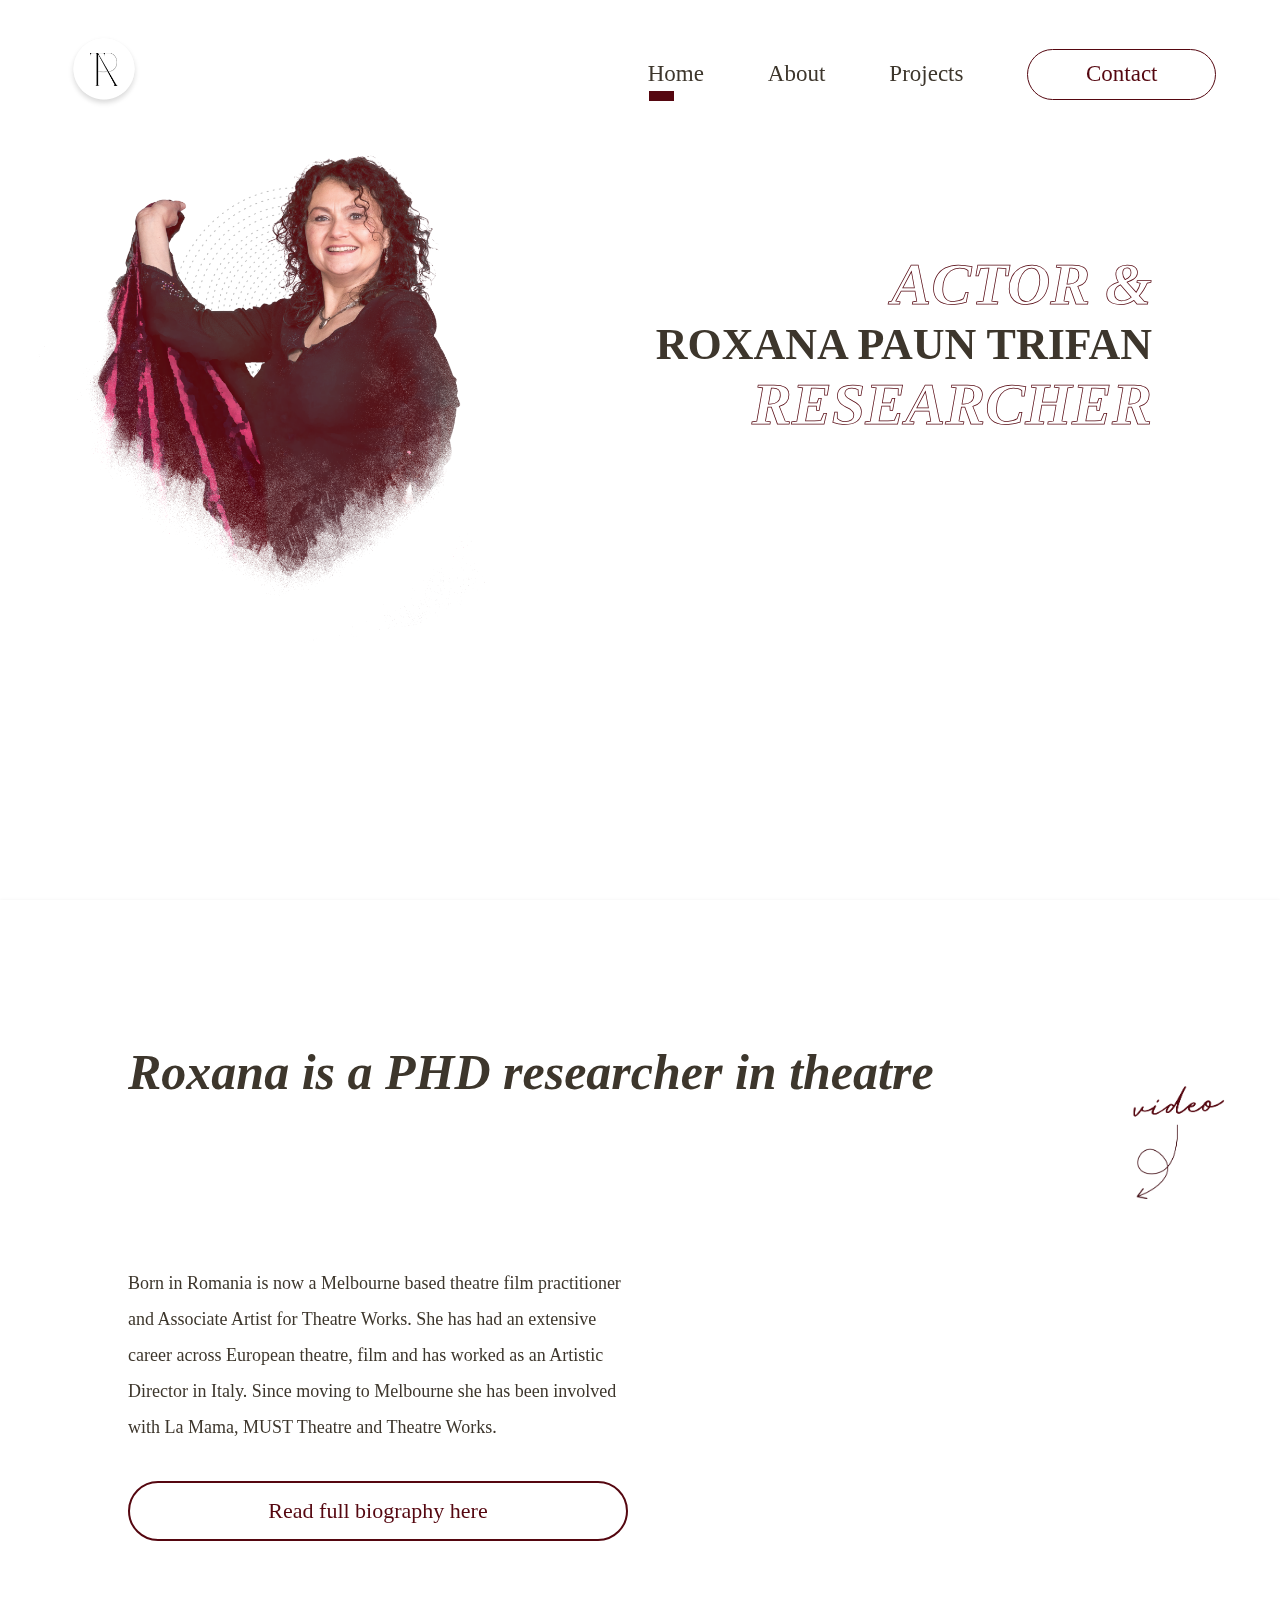
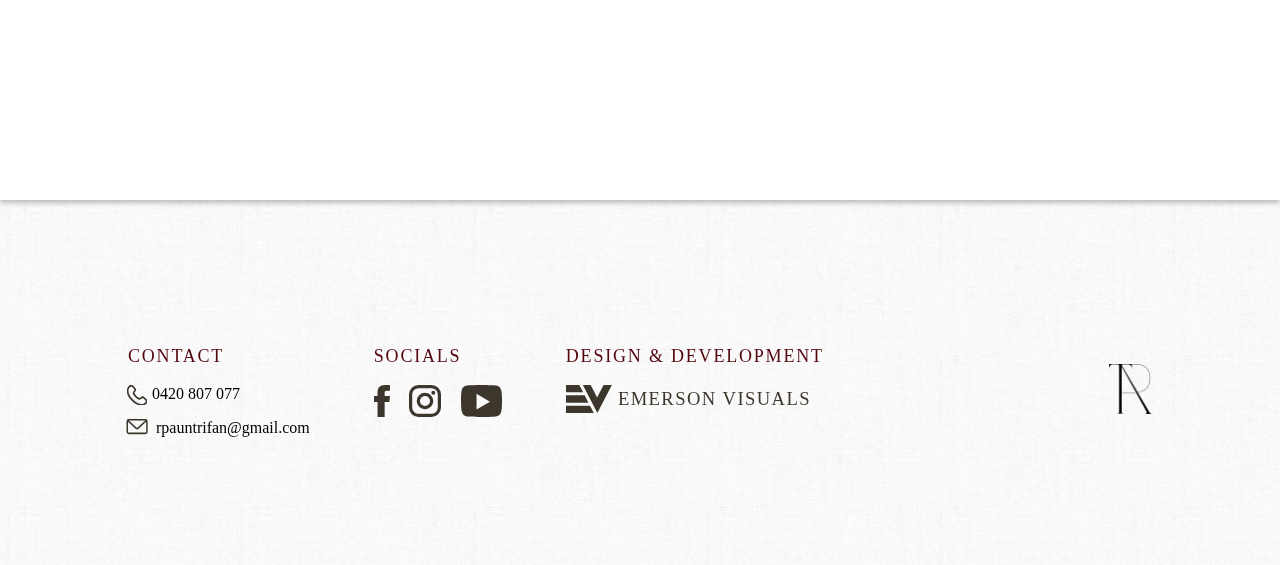
==== commit 3abf2dbf: "fixed home to about links" ====
--- a/index.html
+++ b/index.html
@@ -26,6 +26,7 @@
             </div>
             <div class="hamburger">
                 <div class="hamgburgerItem"></div>
+                <div class="hamburgerTrigger"></div>
             </div>
         </nav>
         <div class="contents">
@@ -63,7 +64,7 @@
                     </p>
                 </div>
                 <div class="biographyButtonDiv">
-                    <button class="biographyButton">Read full biography here</button>
+                   <a href="about.html"><button class="biographyButton">Read full biography here</button></a>
                 </div>
             </div>
             <div class="video">
@@ -80,7 +81,7 @@
             <div class="contact">
                 <h1>contact</h1>
                 <p class="mobile">0420 807 077</p>
-                <p class="email">username@email.com</p>
+                <p class="email">rpauntrifan@gmail.com</p>
             </div>
             <div class="socials">
                 <h1>socials</h1>
--- a/styles/index.css
+++ b/styles/index.css
@@ -40,7 +40,8 @@
 main nav .hamburger {
   -webkit-transition: 0.5s all;
   transition: 0.5s all;
-  cursor: pointer;
+  background-color: red;
+  position: relative;
 }
 
 main nav .hamburger .hamgburgerItem {
@@ -72,6 +73,18 @@
   position: absolute;
   -webkit-transition: 0.5s all;
   transition: 0.5s all;
+}
+
+main nav .hamburger .hamburgerTrigger {
+  content: '';
+  position: absolute;
+  top: -10px;
+  right: 0;
+  background-color: transparent;
+  width: 30px;
+  height: 30px;
+  z-index: 3;
+  cursor: pointer;
 }
 
 main nav .hamburger.active {
@@ -310,7 +323,13 @@
   padding: 0 0 3em 0;
 }
 
-section .sectionContent .biographyButtonDiv .biographyButton {
+section .sectionContent .biographyButtonDiv a {
+  width: 100%;
+  height: 60px;
+  border-radius: 2em;
+}
+
+section .sectionContent .biographyButtonDiv a .biographyButton {
   width: 100%;
   height: 50px;
   border-radius: 2em;
@@ -527,16 +546,21 @@
   letter-spacing: 0.1em;
 }
 
-footer .designAndDevelopment img {
+footer .designAndDevelopment .businessLogo {
+  margin: 0 1.5em 0 0;
+}
+
+footer .designAndDevelopment .businessLogo img {
   width: 100%;
   height: 1.8em;
   overflow: visible;
-  margin: 0 0 0 0;
-}
-
-footer .designAndDevelopment a {
+  margin: 0;
+}
+
+footer .designAndDevelopment .businessLogo a {
   overflow: visible;
   width: 100%;
+  margin: 0 0.5em;
 }
 
 footer .designAndDevelopment .businessLogo::after {
@@ -725,10 +749,12 @@
             justify-content: center;
     padding: 0 0 3em 0;
   }
-  section .sectionContent .firstBox .biographyButtonDiv .biographyButton {
+  section .sectionContent .firstBox .biographyButtonDiv a {
     width: 100%;
     height: 60px;
     border-radius: 2em;
+  }
+  section .sectionContent .firstBox .biographyButtonDiv a .biographyButton {
     border: none;
     color: #FFFFFF;
     background-color: #550710;
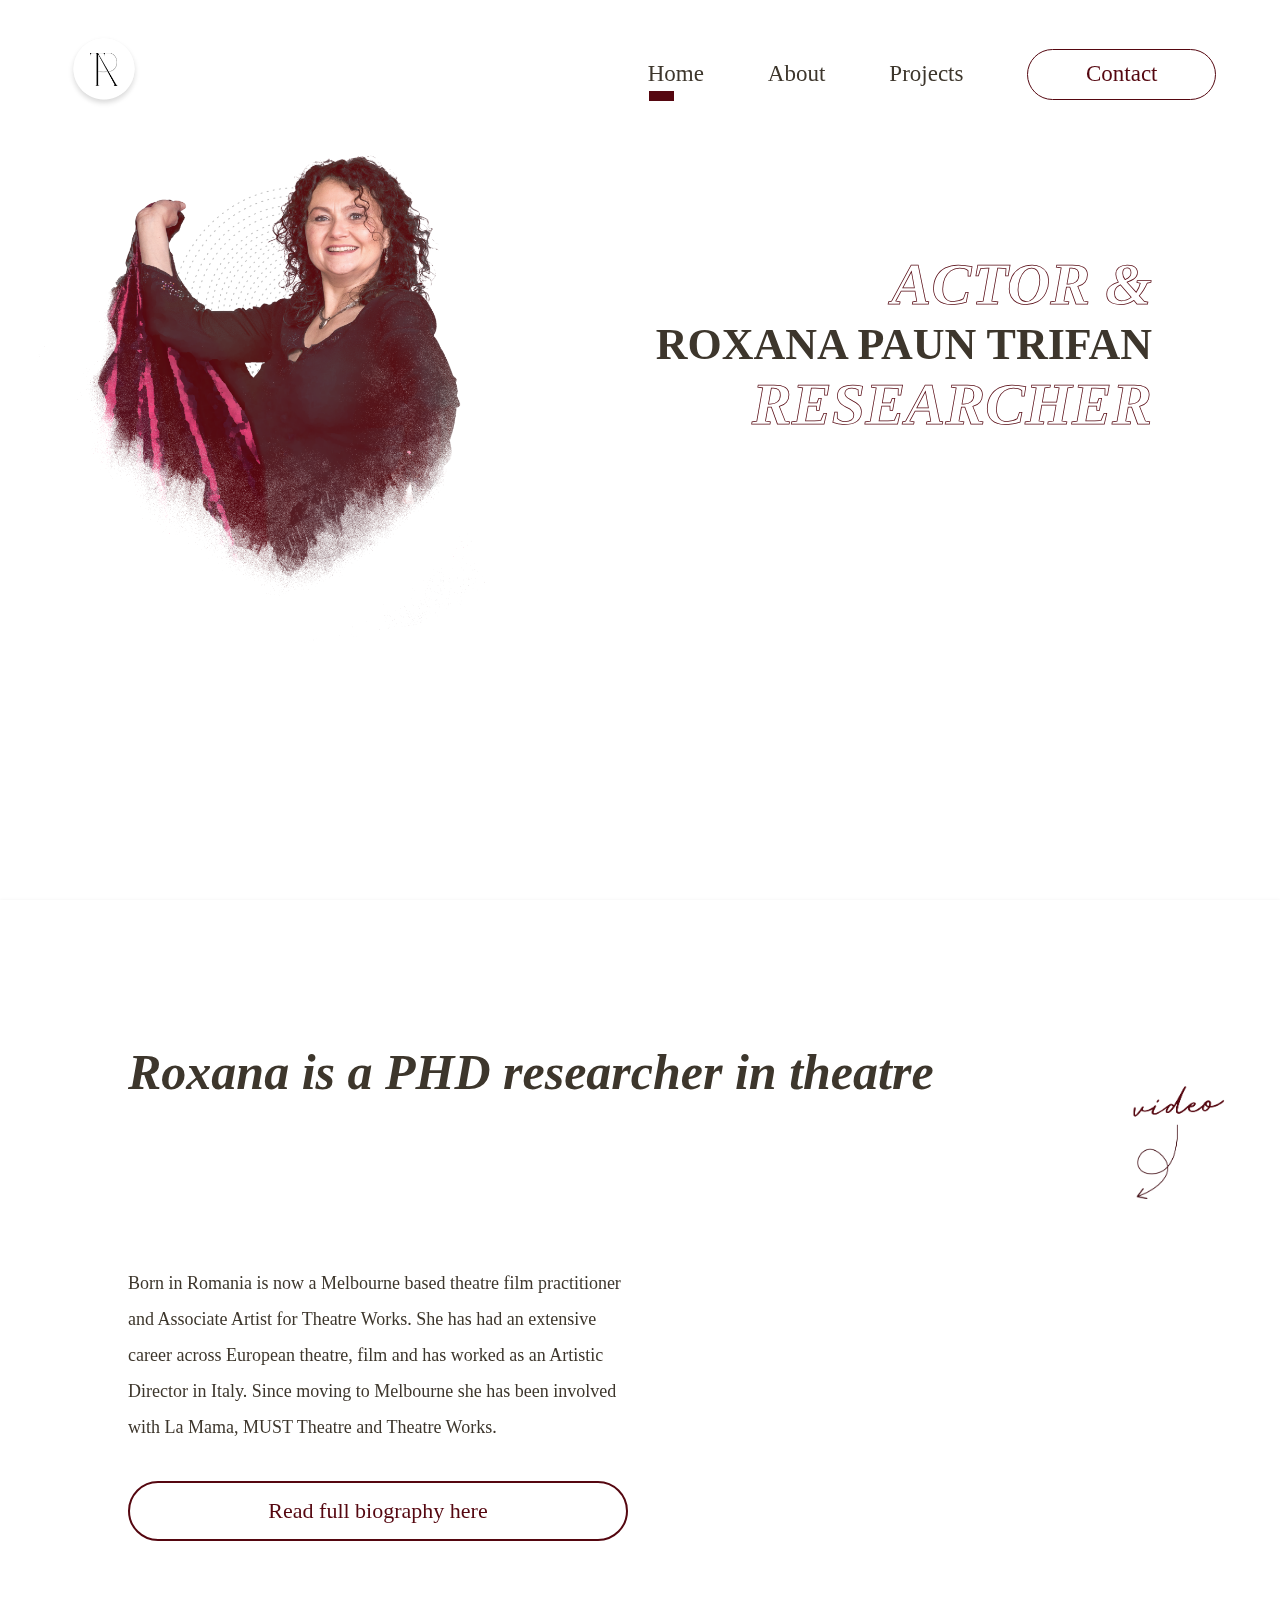
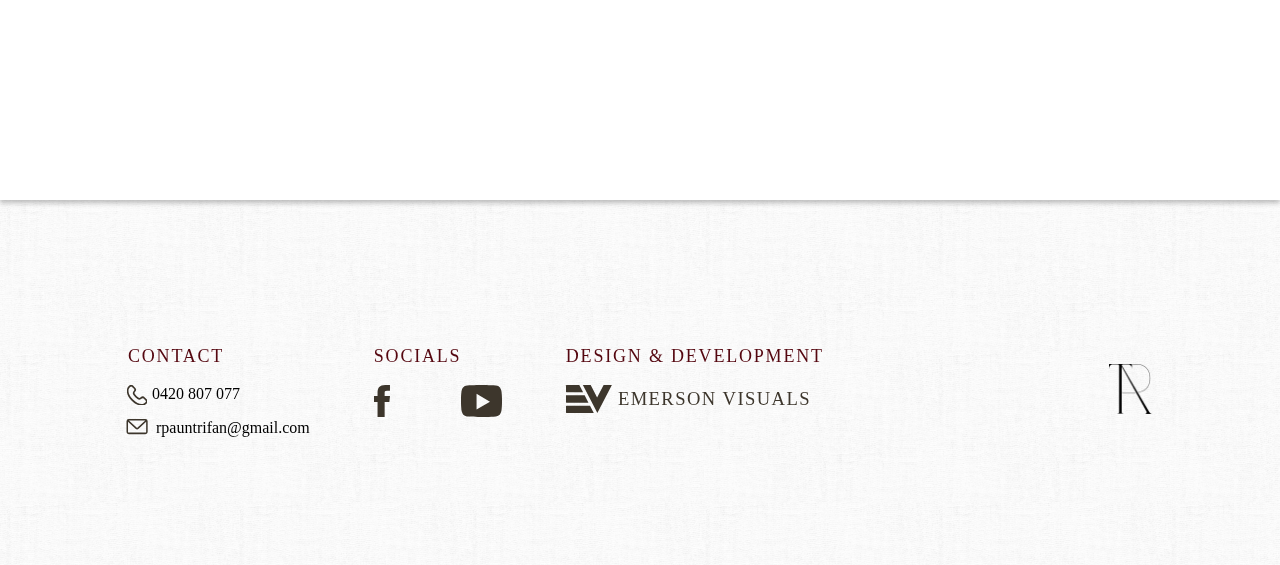
==== commit c795acba: "socials" ====
--- a/index.html
+++ b/index.html
@@ -22,7 +22,7 @@
                     <li><a class="aboutContainer" href="about.html">About</a></li>
                     <li><a class="projectsContainer" href="projects.html">Projects</a>
                 </ul>
-                <a href="index.html"><button class ='contact'>Contact</button></a>
+                <a href="contact.html"><button class ='contact'>Contact</button></a>
             </div>
             <div class="hamburger">
                 <div class="hamgburgerItem"></div>
@@ -68,7 +68,7 @@
                 </div>
             </div>
             <div class="video">
-                <iframe width="560" height="315" src="https://www.youtube.com/embed/tq4WFoeso_Y" title="YouTube video player" frameborder="0" allow="accelerometer; autoplay; clipboard-write; encrypted-media; gyroscope; picture-in-picture" allowfullscreen></iframe>
+                <iframe width="560" height="315" src="https://www.youtube.com/embed/nuUq4lHxhvs" title="YouTube video player" frameborder="0" allow="accelerometer; autoplay; clipboard-write; encrypted-media; gyroscope; picture-in-picture" allowfullscreen></iframe>
                 <div class="desktopScribble">
                     <img src="/Images/desktopHomeScribble.png" alt="scribble">
                 </div>
@@ -86,9 +86,9 @@
             <div class="socials">
                 <h1>socials</h1>
                 <div class="icons">
-                    <div class="facebookIcon"><a href="index.html"><img src="/Images/mobileFooterFacebook.svg" alt="facebook"></a></div>
-                    <div class="instagramIcon"><a href="index.html"><img src="/Images/mobileFooterInstagram.svg" alt="instagram"></a></div>
-                    <div class="youtubeIcon"><a href="index.html"><img src="/Images/mobileFooterYoutube.svg" alt="youtube"></a></div>
+                    <div class="facebookIcon"><a href="https://www.facebook.com/rpauntrifan/"><img src="/Images/mobileFooterFacebook.svg" alt="facebook"></a></div>
+                    <div class="instagramIcon"><a href="https://www.instagram.com/roxanapauntrifan" alt="instagram"></a></div>
+                    <div class="youtubeIcon"><a href="https://www.youtube.com/channel/UCwDnvcSmHkmJDFdXVdeIXFA"><img src="/Images/mobileFooterYoutube.svg" alt="youtube"></a></div>
                 </div>
             </div>
             <div class="designAndDevelopment">
--- a/styles/index.css
+++ b/styles/index.css
@@ -130,6 +130,7 @@
   opacity: 0;
   -webkit-transition: 0.25s all;
   transition: 0.25s all;
+  z-index: -1;
 }
 
 main nav .links ul {
@@ -842,6 +843,7 @@
     -webkit-box-pack: center;
         -ms-flex-pack: center;
             justify-content: center;
+    z-index: initial;
   }
   main nav .links ul {
     list-style: none;
@@ -1376,6 +1378,7 @@
     -webkit-box-pack: center;
         -ms-flex-pack: center;
             justify-content: center;
+    z-index: initial;
   }
   main nav .links ul {
     list-style: none;
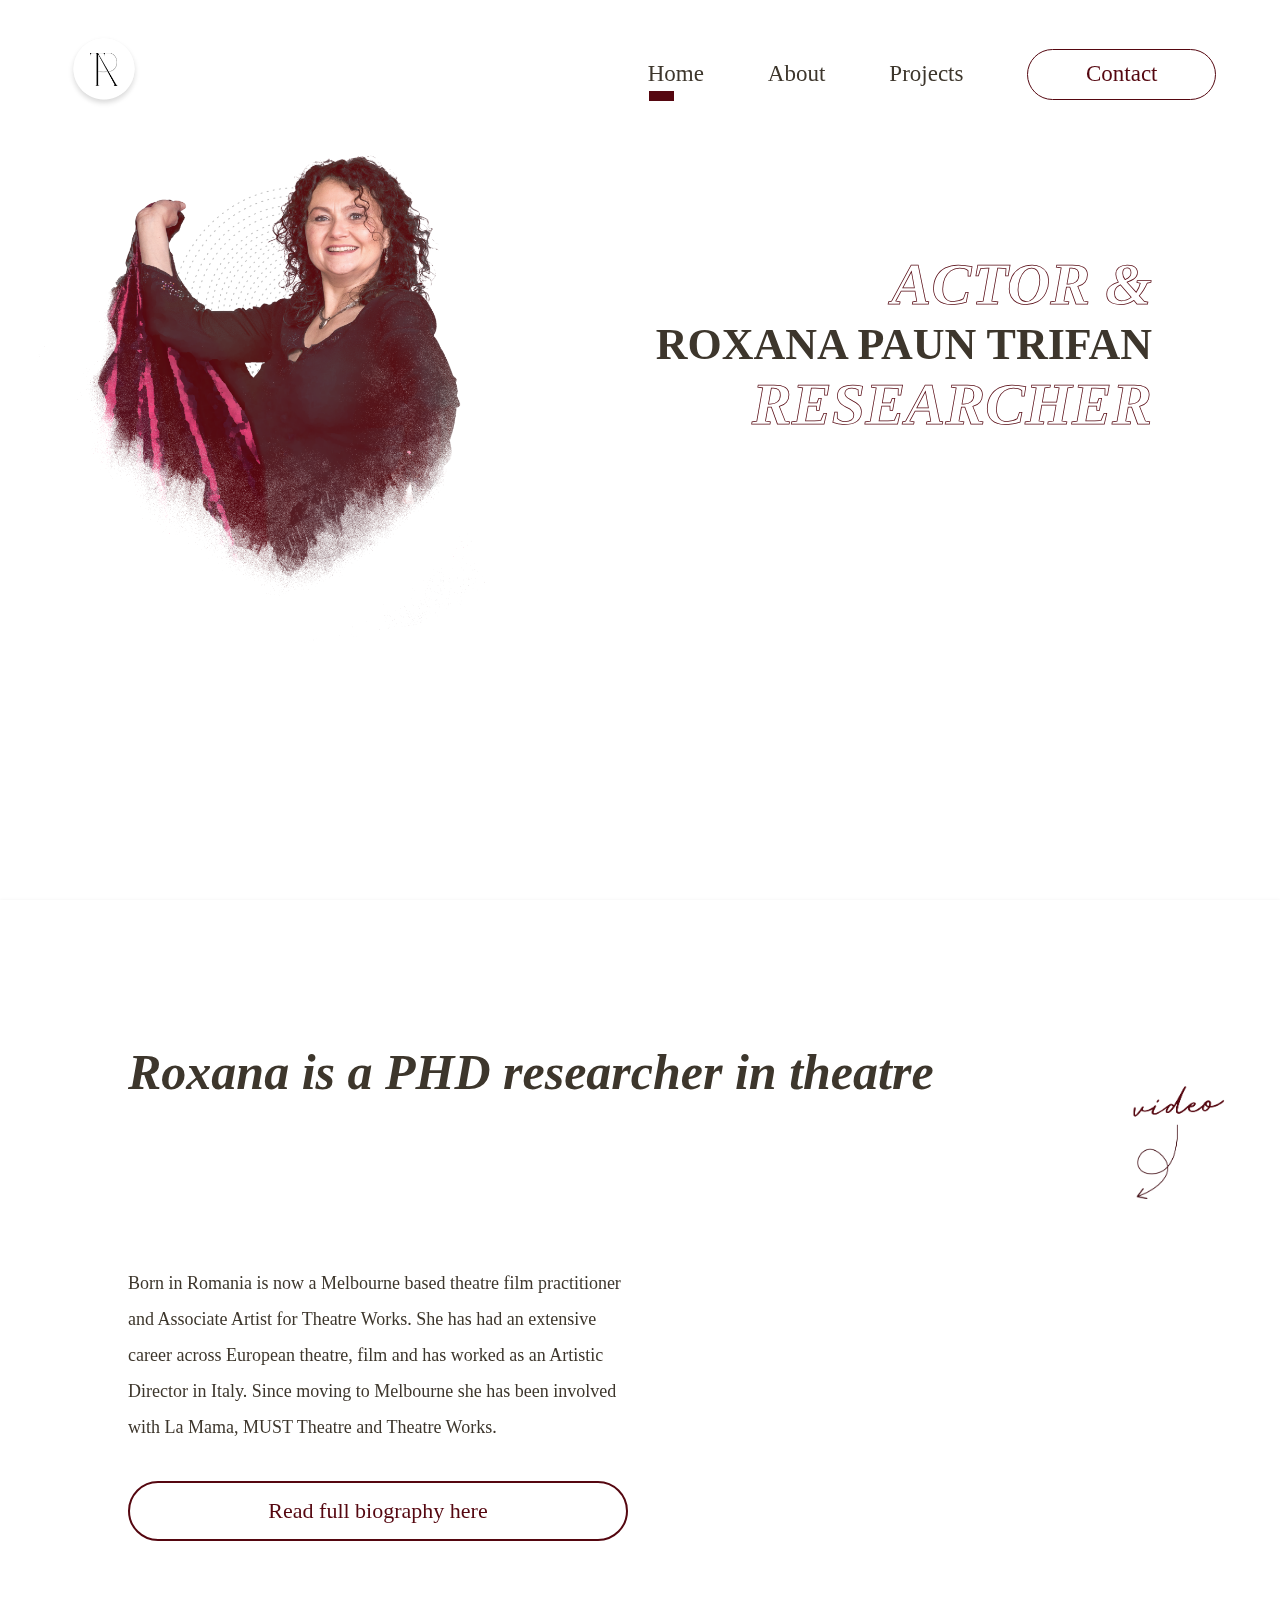
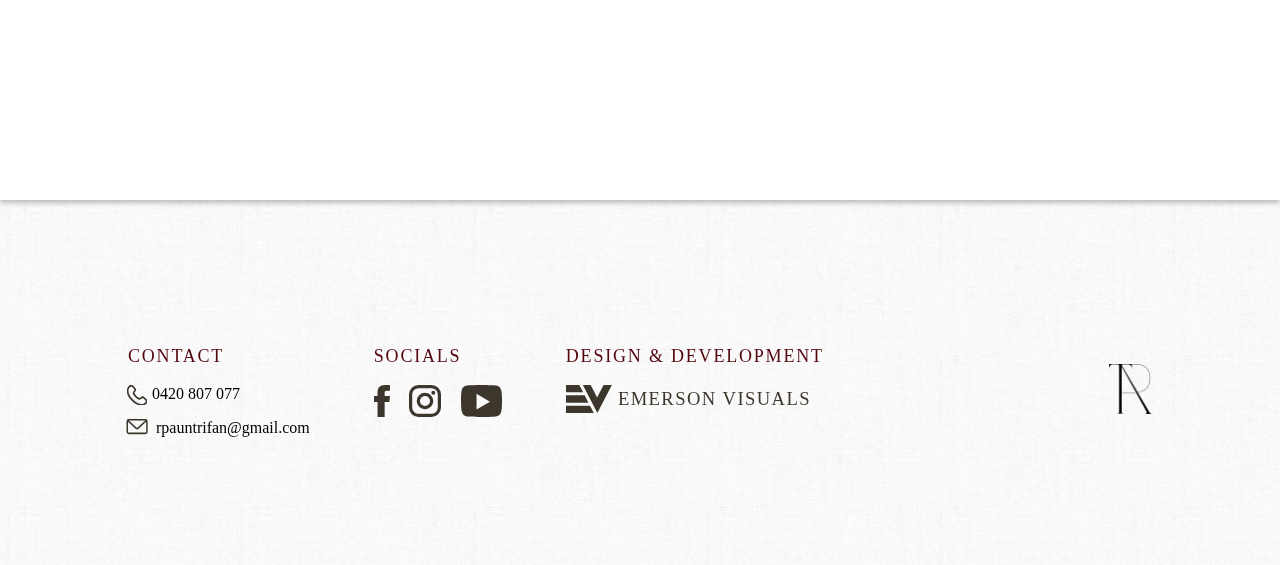
==== commit 38f206f7: "socials 2" ====
--- a/index.html
+++ b/index.html
@@ -87,7 +87,7 @@
                 <h1>socials</h1>
                 <div class="icons">
                     <div class="facebookIcon"><a href="https://www.facebook.com/rpauntrifan/"><img src="/Images/mobileFooterFacebook.svg" alt="facebook"></a></div>
-                    <div class="instagramIcon"><a href="https://www.instagram.com/roxanapauntrifan" alt="instagram"></a></div>
+                    <div class="instagramIcon"><a href="https://www.instagram.com/rpauntrifan/"><img src="/Images/mobileFooterInstagram.svg" alt="instagram"></a></div>
                     <div class="youtubeIcon"><a href="https://www.youtube.com/channel/UCwDnvcSmHkmJDFdXVdeIXFA"><img src="/Images/mobileFooterYoutube.svg" alt="youtube"></a></div>
                 </div>
             </div>
